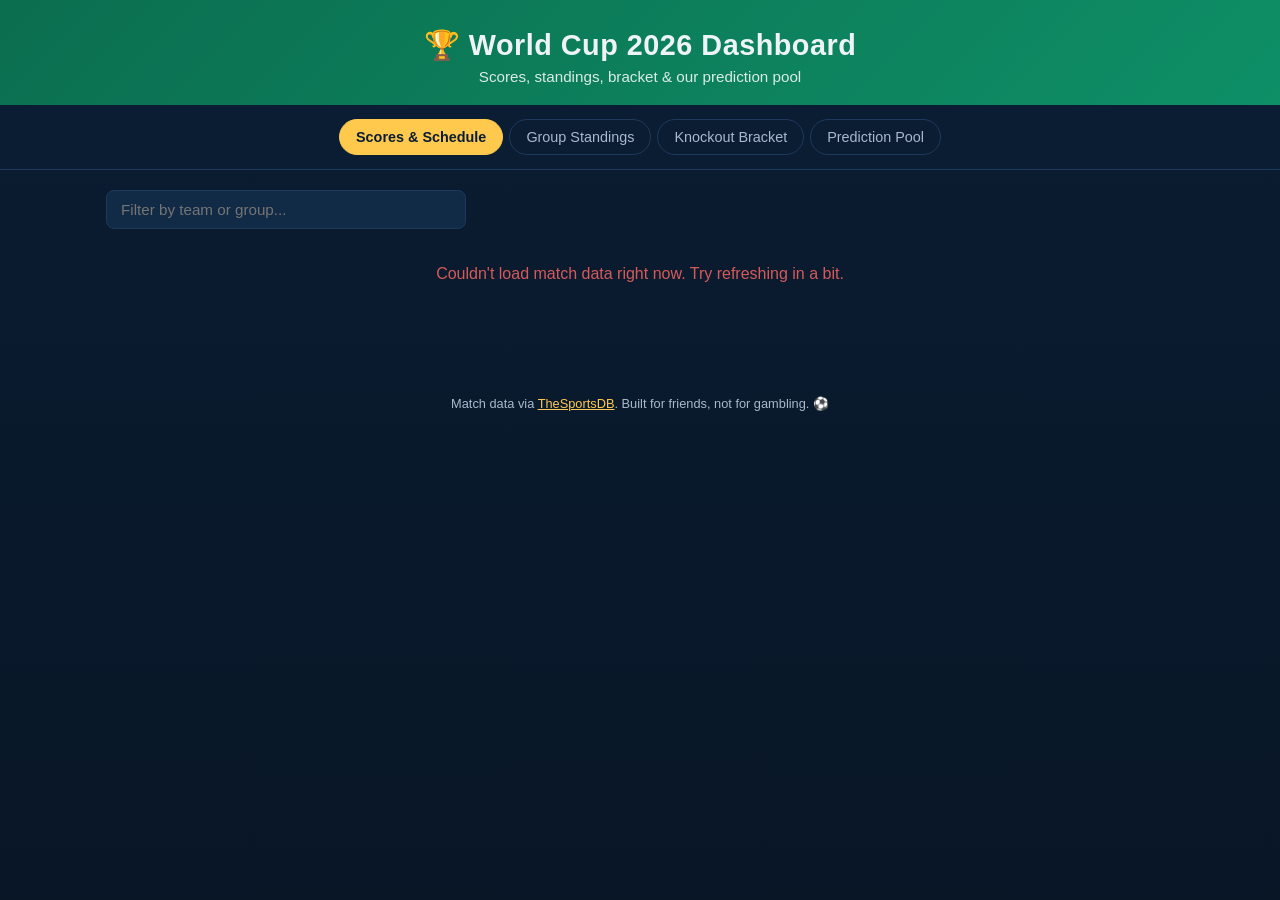
==== index.html @ 1b8660e2 "Add World Cup 2026 dashboard: scores, standings, bracket, prediction pool Static site for GitHub Pag" ====
<!DOCTYPE html>
<html lang="en">
<head>
<meta charset="UTF-8">
<meta name="viewport" content="width=device-width, initial-scale=1.0">
<title>World Cup 2026 Dashboard</title>
<link rel="stylesheet" href="css/styles.css">
</head>
<body>
<header class="site-header">
  <div class="header-inner">
    <h1>🏆 World Cup 2026 Dashboard</h1>
    <p class="subtitle">Scores, standings, bracket &amp; our prediction pool</p>
  </div>
</header>

<nav class="tabs">
  <button class="tab-btn active" data-tab="scores">Scores &amp; Schedule</button>
  <button class="tab-btn" data-tab="standings">Group Standings</button>
  <button class="tab-btn" data-tab="bracket">Knockout Bracket</button>
  <button class="tab-btn" data-tab="pool">Prediction Pool</button>
</nav>

<main>
  <section id="tab-scores" class="tab-panel active">
    <div class="panel-toolbar">
      <input type="text" id="scores-search" placeholder="Filter by team or group...">
    </div>
    <div id="scores-status" class="status-msg">Loading matches…</div>
    <div id="scores-list" class="card-grid"></div>
  </section>

  <section id="tab-standings" class="tab-panel">
    <div id="standings-status" class="status-msg">Loading standings…</div>
    <div id="standings-grid" class="standings-grid"></div>
  </section>

  <section id="tab-bracket" class="tab-panel">
    <div id="bracket-status" class="status-msg">Loading bracket…</div>
    <div id="bracket-board" class="bracket-board"></div>
  </section>

  <section id="tab-pool" class="tab-panel">
    <div class="pool-intro">
      <p>Pick a final score for each match before kickoff. <strong>3 points</strong> for an exact score, <strong>1 point</strong> for the correct winner/draw, 0 otherwise.</p>
      <div id="pool-mode-banner" class="banner hidden"></div>
      <label class="name-field">
        Your name:
        <input type="text" id="player-name" placeholder="e.g. Jordan">
      </label>
    </div>

    <h2 class="section-title">Leaderboard</h2>
    <div id="leaderboard" class="leaderboard"></div>

    <h2 class="section-title">Make your picks</h2>
    <div id="pool-status" class="status-msg">Loading matches…</div>
    <div id="predictions-list" class="card-grid"></div>
  </section>
</main>

<footer class="site-footer">
  <p>Match data via <a href="https://www.thesportsdb.com/" target="_blank" rel="noopener">TheSportsDB</a>. Built for friends, not for gambling. ⚽</p>
</footer>

<script type="module" src="js/app.js"></script>
</body>
</html>
---- css/styles.css ----
:root {
  --pitch-green: #0b6e4f;
  --pitch-green-light: #0e8f66;
  --navy: #0b1d33;
  --navy-light: #122943;
  --gold: #ffc94d;
  --text: #eef3f8;
  --text-dim: #a9b9cc;
  --card: #112a45;
  --card-border: #1d3a5c;
  --win: #2bb673;
  --draw: #c9b13a;
  --loss: #d65a5a;
}

* { box-sizing: border-box; }

body {
  margin: 0;
  font-family: -apple-system, BlinkMacSystemFont, "Segoe UI", Roboto, Helvetica, Arial, sans-serif;
  background: linear-gradient(180deg, var(--navy) 0%, #081626 100%);
  color: var(--text);
  min-height: 100vh;
}

.site-header {
  background: linear-gradient(135deg, var(--pitch-green) 0%, var(--pitch-green-light) 100%);
  padding: 28px 16px 20px;
  text-align: center;
  box-shadow: 0 4px 18px rgba(0,0,0,0.35);
}
.header-inner h1 { margin: 0; font-size: 1.8rem; letter-spacing: 0.5px; }
.subtitle { margin: 6px 0 0; color: rgba(255,255,255,0.85); font-size: 0.95rem; }

.tabs {
  display: flex;
  flex-wrap: wrap;
  gap: 6px;
  justify-content: center;
  padding: 14px 10px;
  position: sticky;
  top: 0;
  background: var(--navy);
  z-index: 10;
  border-bottom: 1px solid var(--card-border);
}
.tab-btn {
  background: transparent;
  border: 1px solid var(--card-border);
  color: var(--text-dim);
  padding: 9px 16px;
  border-radius: 999px;
  cursor: pointer;
  font-size: 0.9rem;
  transition: all 0.15s ease;
}
.tab-btn:hover { border-color: var(--gold); color: var(--text); }
.tab-btn.active { background: var(--gold); color: var(--navy); border-color: var(--gold); font-weight: 600; }

main { max-width: 1100px; margin: 0 auto; padding: 20px 16px 60px; }

.tab-panel { display: none; }
.tab-panel.active { display: block; animation: fadeIn 0.2s ease; }
@keyframes fadeIn { from { opacity: 0; } to { opacity: 1; } }

.panel-toolbar { margin-bottom: 16px; }
#scores-search {
  width: 100%;
  max-width: 360px;
  padding: 10px 14px;
  border-radius: 8px;
  border: 1px solid var(--card-border);
  background: var(--card);
  color: var(--text);
  font-size: 0.95rem;
}

.status-msg { color: var(--text-dim); padding: 20px 0; text-align: center; }
.status-msg.error { color: var(--loss); }
.status-msg.hidden { display: none; }

.card-grid {
  display: grid;
  grid-template-columns: repeat(auto-fill, minmax(280px, 1fr));
  gap: 14px;
}

.match-card {
  background: var(--card);
  border: 1px solid var(--card-border);
  border-radius: 12px;
  padding: 14px 16px;
}
.match-card .meta {
  display: flex;
  justify-content: space-between;
  font-size: 0.75rem;
  color: var(--text-dim);
  margin-bottom: 10px;
  text-transform: uppercase;
  letter-spacing: 0.04em;
}
.match-card .teams {
  display: flex;
  align-items: center;
  justify-content: space-between;
  gap: 8px;
}
.match-card .team {
  flex: 1;
  display: flex;
  align-items: center;
  gap: 8px;
  font-weight: 600;
  font-size: 0.95rem;
}
.match-card .team.away { justify-content: flex-end; text-align: right; }
.match-card .score {
  font-size: 1.3rem;
  font-weight: 700;
  color: var(--gold);
  min-width: 56px;
  text-align: center;
}
.flag { font-size: 1.3rem; }
.status-pill {
  font-size: 0.7rem;
  padding: 2px 8px;
  border-radius: 999px;
  background: var(--navy-light);
}
.status-pill.live { background: var(--loss); color: white; }
.status-pill.finished { background: var(--win); color: white; }

.standings-grid {
  display: grid;
  grid-template-columns: repeat(auto-fill, minmax(300px, 1fr));
  gap: 16px;
}
.group-table {
  background: var(--card);
  border: 1px solid var(--card-border);
  border-radius: 12px;
  padding: 12px 14px;
}
.group-table h3 { margin: 0 0 10px; font-size: 1rem; color: var(--gold); }
.group-table table { width: 100%; border-collapse: collapse; font-size: 0.85rem; }
.group-table th, .group-table td { padding: 5px 4px; text-align: center; }
.group-table th:first-child, .group-table td:first-child { text-align: left; }
.group-table thead th { color: var(--text-dim); font-weight: 500; border-bottom: 1px solid var(--card-border); }
.group-table tbody tr:nth-child(-n+2) td:first-child { color: var(--win); font-weight: 600; }

.bracket-board {
  display: flex;
  gap: 18px;
  overflow-x: auto;
  padding-bottom: 12px;
}
.bracket-round { min-width: 230px; display: flex; flex-direction: column; gap: 14px; }
.bracket-round h3 { font-size: 0.85rem; color: var(--gold); text-transform: uppercase; letter-spacing: 0.04em; margin: 0 0 4px; }
.bracket-match {
  background: var(--card);
  border: 1px solid var(--card-border);
  border-radius: 10px;
  padding: 10px 12px;
  font-size: 0.85rem;
}
.bracket-match .row { display: flex; justify-content: space-between; padding: 3px 0; }
.bracket-match .row.winner { color: var(--win); font-weight: 700; }

.section-title { font-size: 1.1rem; margin: 28px 0 12px; color: var(--gold); }
.pool-intro p { color: var(--text-dim); line-height: 1.5; }
.name-field { display: flex; flex-direction: column; gap: 6px; max-width: 280px; margin-top: 10px; font-size: 0.85rem; color: var(--text-dim); }
.name-field input {
  padding: 9px 12px;
  border-radius: 8px;
  border: 1px solid var(--card-border);
  background: var(--card);
  color: var(--text);
  font-size: 0.95rem;
}

.banner {
  background: var(--navy-light);
  border: 1px solid var(--gold);
  color: var(--gold);
  padding: 10px 14px;
  border-radius: 8px;
  font-size: 0.85rem;
  margin: 10px 0;
}
.banner.hidden { display: none; }

.leaderboard {
  background: var(--card);
  border: 1px solid var(--card-border);
  border-radius: 12px;
  overflow: hidden;
}
.leaderboard table { width: 100%; border-collapse: collapse; }
.leaderboard th, .leaderboard td { padding: 9px 14px; text-align: left; font-size: 0.9rem; }
.leaderboard thead th { background: var(--navy-light); color: var(--text-dim); font-weight: 500; }
.leaderboard tbody tr:nth-child(odd) { background: rgba(255,255,255,0.02); }
.leaderboard td.points { color: var(--gold); font-weight: 700; }
.leaderboard .empty { padding: 16px; color: var(--text-dim); text-align: center; }

.prediction-card .pick-row {
  display: flex;
  align-items: center;
  justify-content: center;
  gap: 10px;
  margin: 10px 0 12px;
}
.prediction-card input[type="number"] {
  width: 48px;
  padding: 8px 0;
  text-align: center;
  border-radius: 8px;
  border: 1px solid var(--card-border);
  background: var(--navy-light);
  color: var(--text);
  font-size: 1rem;
}
.prediction-card .save-btn {
  width: 100%;
  padding: 8px 0;
  border-radius: 8px;
  border: none;
  background: var(--pitch-green-light);
  color: white;
  font-weight: 600;
  cursor: pointer;
  font-size: 0.85rem;
}
.prediction-card .save-btn:hover { background: var(--pitch-green); }
.prediction-card .save-btn:disabled { background: var(--card-border); cursor: not-allowed; }
.prediction-card .pick-note { text-align: center; font-size: 0.75rem; color: var(--text-dim); min-height: 16px; }
.prediction-card .locked-note { text-align: center; font-size: 0.75rem; color: var(--loss); }

.site-footer {
  text-align: center;
  color: var(--text-dim);
  font-size: 0.8rem;
  padding: 20px;
}
.site-footer a { color: var(--gold); }
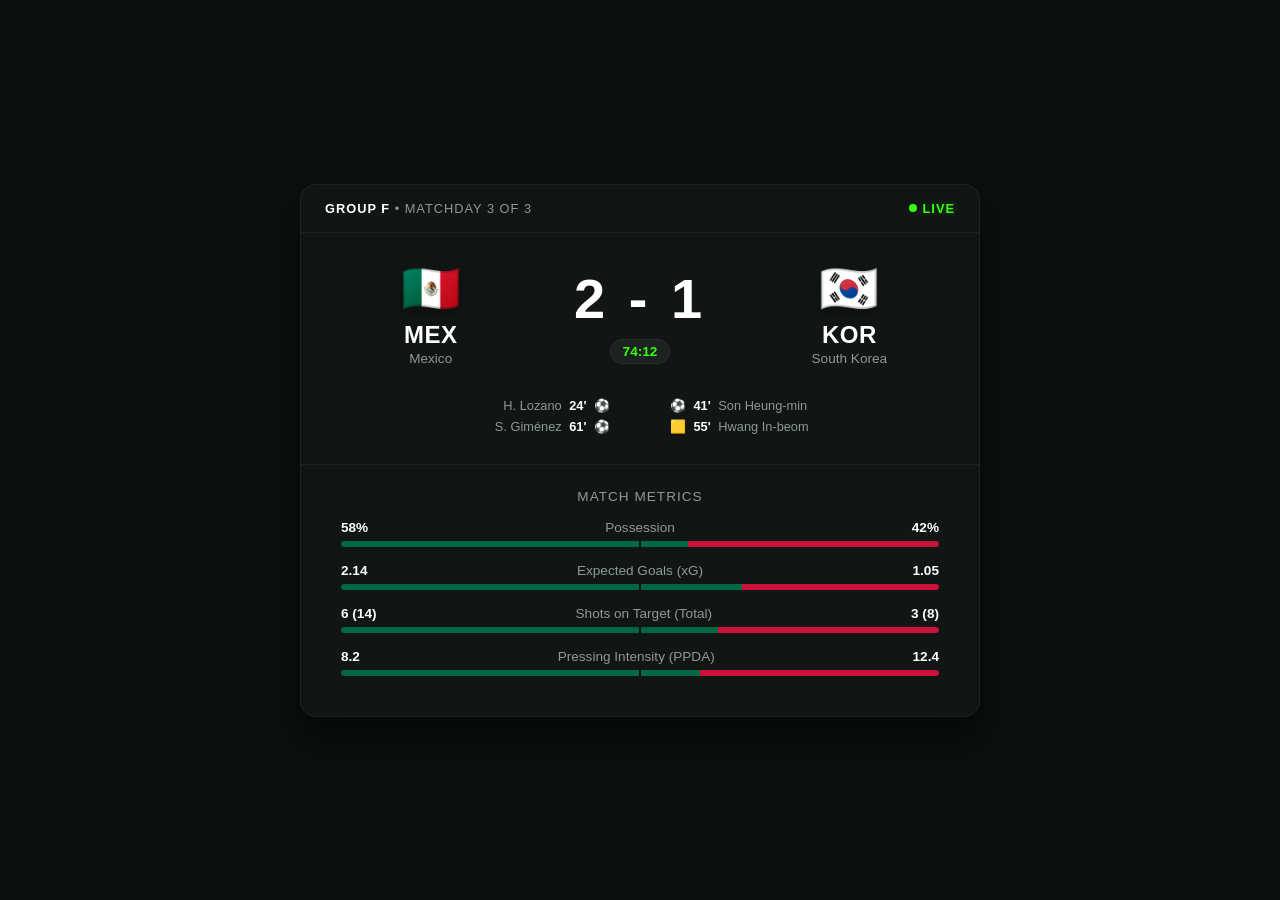
==== commit afff037b: "Add World Cup live dashboard page with refined mobile breakpoints" ====
--- a/index.html
+++ b/index.html
@@ -1,68 +1,447 @@
 <!DOCTYPE html>
 <html lang="en">
 <head>
-<meta charset="UTF-8">
-<meta name="viewport" content="width=device-width, initial-scale=1.0">
-<title>World Cup 2026 Dashboard</title>
-<link rel="stylesheet" href="css/styles.css">
+    <meta charset="UTF-8">
+    <meta name="viewport" content="width=device-width, initial-scale=1.0">
+    <title>World Cup Live Dashboard</title>
+    <style>
+        /* --- DESIGN SYSTEM TOKENS --- */
+        :root {
+            --bg-main: #0c0f0e;
+            --bg-card: rgba(20, 26, 24, 0.65);
+            --border-glass: rgba(255, 255, 255, 0.06);
+            --text-primary: #ffffff;
+            --text-secondary: #8e9a95;
+            --accent-neon: #39ff14;
+            --accent-neon-glow: rgba(57, 255, 20, 0.3);
+            --team-home: #006847; /* Mexico Green */
+            --team-away: #cd113b; /* South Korea Red */
+            --font-stack: -apple-system, BlinkMacSystemFont, "Segoe UI", Roboto, Helvetica, Arial, sans-serif;
+        }
+
+        * {
+            box-sizing: border-box;
+            margin: 0;
+            padding: 0;
+        }
+
+        body {
+            background-color: var(--bg-main);
+            color: var(--text-primary);
+            font-family: var(--font-stack);
+            display: flex;
+            justify-content: center;
+            align-items: center;
+            min-height: 100vh;
+            padding: 20px;
+        }
+
+        /* --- SCOREBOARD CONTAINER --- */
+        .scoreboard-card {
+            background: var(--bg-card);
+            backdrop-filter: blur(12px);
+            -webkit-backdrop-filter: blur(12px);
+            border: 1px solid var(--border-glass);
+            border-radius: 16px;
+            width: 100%;
+            max-width: 680px;
+            box-shadow: 0 20px 40px rgba(0, 0, 0, 0.5);
+            overflow: hidden;
+        }
+
+        /* --- HEADER BANNER --- */
+        .card-header {
+            display: flex;
+            justify-content: space-between;
+            align-items: center;
+            padding: 16px 24px;
+            border-bottom: 1px solid var(--border-glass);
+            font-size: 0.8rem;
+            text-transform: uppercase;
+            letter-spacing: 1px;
+            color: var(--text-secondary);
+        }
+
+        .stage-badge {
+            font-weight: 700;
+            color: var(--text-primary);
+        }
+
+        .live-indicator {
+            display: flex;
+            align-items: center;
+            gap: 6px;
+            color: var(--accent-neon);
+            font-weight: 700;
+            text-shadow: 0 0 8px var(--accent-neon-glow);
+        }
+
+        .live-dot {
+            width: 8px;
+            height: 8px;
+            background-color: var(--accent-neon);
+            border-radius: 50%;
+            animation: pulse 1.8s infinite alternate;
+        }
+
+        /* --- MATCH STATUS BLOCK --- */
+        .match-hero {
+            display: flex;
+            justify-content: space-between;
+            align-items: center;
+            padding: 32px 40px;
+        }
+
+        .team-box {
+            display: flex;
+            flex-direction: column;
+            align-items: center;
+            width: 30%;
+            text-align: center;
+        }
+
+        .flag {
+            font-size: 3rem;
+            line-height: 1;
+            margin-bottom: 8px;
+            filter: drop-shadow(0 4px 6px rgba(0,0,0,0.3));
+        }
+
+        .team-code {
+            font-size: 1.5rem;
+            font-weight: 800;
+            letter-spacing: 0.5px;
+        }
+
+        .team-name {
+            font-size: 0.85rem;
+            color: var(--text-secondary);
+            margin-top: 2px;
+        }
+
+        .score-center {
+            display: flex;
+            flex-direction: column;
+            align-items: center;
+            justify-content: center;
+            width: 40%;
+        }
+
+        .score-display {
+            font-size: 3.5rem;
+            font-weight: 900;
+            letter-spacing: 4px;
+            font-variant-numeric: tabular-nums;
+        }
+
+        .match-clock {
+            background: rgba(255, 255, 255, 0.05);
+            border: 1px solid var(--border-glass);
+            padding: 4px 12px;
+            border-radius: 20px;
+            font-size: 0.85rem;
+            font-weight: 700;
+            color: var(--accent-neon);
+            margin-top: 8px;
+        }
+
+        /* --- CHRONOLOGICAL TIMELINE --- */
+        .timeline-summary {
+            display: flex;
+            justify-content: space-between;
+            padding: 0 40px 24px 40px;
+            font-size: 0.8rem;
+            color: var(--text-secondary);
+            border-bottom: 1px solid var(--border-glass);
+        }
+
+        .events-list {
+            list-style: none;
+            width: 45%;
+        }
+
+        .events-home { text-align: right; }
+        .events-away { text-align: left; }
+
+        .event-item {
+            margin-bottom: 6px;
+        }
+        .event-minute {
+            color: var(--text-primary);
+            font-weight: 600;
+            margin: 0 4px;
+        }
+
+        /* --- DEEP DATA STATS MATRIX --- */
+        .stats-matrix {
+            padding: 24px 40px;
+        }
+
+        .matrix-title {
+            font-size: 0.85rem;
+            text-transform: uppercase;
+            letter-spacing: 1px;
+            color: var(--text-secondary);
+            margin-bottom: 16px;
+            text-align: center;
+        }
+
+        .stat-row {
+            margin-bottom: 16px;
+        }
+
+        .stat-labels {
+            display: flex;
+            justify-content: space-between;
+            font-size: 0.85rem;
+            margin-bottom: 6px;
+            font-weight: 600;
+        }
+
+        .stat-name {
+            color: var(--text-secondary);
+            font-weight: 500;
+        }
+
+        /* Center-Out Split Progress Track */
+        .stat-progress-bar {
+            height: 6px;
+            background: rgba(255, 255, 255, 0.08);
+            border-radius: 3px;
+            position: relative;
+            overflow: hidden;
+            display: flex;
+        }
+
+        .fill-home, .fill-away {
+            height: 100%;
+            transition: width 0.5s ease-out;
+        }
+
+        .fill-home {
+            background: var(--team-home);
+            margin-left: auto; /* Align to center-right side of home block */
+            border-radius: 3px 0 0 3px;
+        }
+
+        .fill-away {
+            background: var(--team-away);
+            border-radius: 0 3px 3px 0;
+        }
+
+        .split-divider {
+            width: 2px;
+            height: 100%;
+            background: var(--bg-main);
+            position: absolute;
+            left: 50%;
+            transform: translateX(-50%);
+            z-index: 2;
+        }
+
+        /* --- ANIMATIONS --- */
+        @keyframes pulse {
+            0% { opacity: 0.4; box-shadow: 0 0 0 rgba(57, 255, 20, 0); }
+            100% { opacity: 1; box-shadow: 0 0 12px var(--accent-neon-glow); }
+        }
+
+        /* --- RESPONSIVE ADJUSTMENTS --- */
+        @media (max-width: 500px) {
+            body {
+                padding: 10px;
+                align-items: flex-start;
+            }
+
+            .scoreboard-card {
+                max-width: 100%;
+                border-radius: 12px;
+            }
+
+            .card-header {
+                padding: 12px 16px;
+                font-size: 0.7rem;
+            }
+
+            .match-hero {
+                padding: 20px 16px;
+            }
+
+            .flag {
+                font-size: 2.2rem;
+                margin-bottom: 4px;
+            }
+
+            .team-code {
+                font-size: 1.1rem;
+            }
+
+            .team-name {
+                font-size: 0.7rem;
+            }
+
+            .score-display {
+                font-size: 2.4rem;
+                letter-spacing: 2px;
+            }
+
+            .match-clock {
+                font-size: 0.75rem;
+                padding: 3px 10px;
+            }
+
+            .timeline-summary {
+                padding: 0 16px 16px 16px;
+                font-size: 0.72rem;
+            }
+
+            .stats-matrix {
+                padding: 16px;
+            }
+
+            .matrix-title {
+                font-size: 0.75rem;
+                margin-bottom: 12px;
+            }
+
+            .stat-labels {
+                font-size: 0.75rem;
+            }
+
+            .stat-row {
+                margin-bottom: 14px;
+            }
+        }
+
+        @media (max-width: 360px) {
+            .team-box {
+                width: 28%;
+            }
+
+            .score-center {
+                width: 44%;
+            }
+
+            .flag {
+                font-size: 1.8rem;
+            }
+
+            .score-display {
+                font-size: 2rem;
+                letter-spacing: 1px;
+            }
+        }
+    </style>
 </head>
 <body>
-<header class="site-header">
-  <div class="header-inner">
-    <h1>🏆 World Cup 2026 Dashboard</h1>
-    <p class="subtitle">Scores, standings, bracket &amp; our prediction pool</p>
-  </div>
-</header>
-
-<nav class="tabs">
-  <button class="tab-btn active" data-tab="scores">Scores &amp; Schedule</button>
-  <button class="tab-btn" data-tab="standings">Group Standings</button>
-  <button class="tab-btn" data-tab="bracket">Knockout Bracket</button>
-  <button class="tab-btn" data-tab="pool">Prediction Pool</button>
-</nav>
-
-<main>
-  <section id="tab-scores" class="tab-panel active">
-    <div class="panel-toolbar">
-      <input type="text" id="scores-search" placeholder="Filter by team or group...">
+
+    <div class="scoreboard-card">
+        <!-- Header Section -->
+        <div class="card-header">
+            <div>
+                <span class="stage-badge">Group F</span> &bull; Matchday 3 of 3
+            </div>
+            <div class="live-indicator">
+                <div class="live-dot"></div>
+                <span>Live</span>
+            </div>
+        </div>
+
+        <!-- Scoreboard Face -->
+        <div class="match-hero">
+            <div class="team-box">
+                <div class="flag">🇲🇽</div>
+                <div class="team-code">MEX</div>
+                <div class="team-name">Mexico</div>
+            </div>
+
+            <div class="score-center">
+                <div class="score-display">2 - 1</div>
+                <div class="match-clock">74:12</div>
+            </div>
+
+            <div class="team-box">
+                <div class="flag">🇰🇷</div>
+                <div class="team-code">KOR</div>
+                <div class="team-name">South Korea</div>
+            </div>
+        </div>
+
+        <!-- Chronological Match Goals / Cards -->
+        <div class="timeline-summary">
+            <ul class="events-list events-home">
+                <li class="event-item">H. Lozano <span class="event-minute">24'</span> ⚽</li>
+                <li class="event-item">S. Giménez <span class="event-minute">61'</span> ⚽</li>
+            </ul>
+            <ul class="events-list events-away">
+                <li class="event-item">⚽ <span class="event-minute">41'</span> Son Heung-min</li>
+                <li class="event-item">🟨 <span class="event-minute">55'</span> Hwang In-beom</li>
+            </ul>
+        </div>
+
+        <!-- Advanced Analytics Matrix -->
+        <div class="stats-matrix">
+            <div class="matrix-title">Match Metrics</div>
+
+            <!-- Metric 1: Possession -->
+            <div class="stat-row">
+                <div class="stat-labels">
+                    <span class="val-home">58%</span>
+                    <span class="stat-name">Possession</span>
+                    <span class="val-away">42%</span>
+                </div>
+                <div class="stat-progress-bar">
+                    <div class="fill-home" style="width: 58%;"></div>
+                    <div class="split-divider"></div>
+                    <div class="fill-away" style="width: 42%;"></div>
+                </div>
+            </div>
+
+            <!-- Metric 2: Expected Goals (xG) -->
+            <div class="stat-row">
+                <div class="stat-labels">
+                    <span class="val-home">2.14</span>
+                    <span class="stat-name">Expected Goals (xG)</span>
+                    <span class="val-away">1.05</span>
+                </div>
+                <!-- Normalized progress bar calculated out of roughly total aggregate xG -->
+                <div class="stat-progress-bar">
+                    <div class="fill-home" style="width: 67%;"></div>
+                    <div class="split-divider"></div>
+                    <div class="fill-away" style="width: 33%;"></div>
+                </div>
+            </div>
+
+            <!-- Metric 3: Shots on Target -->
+            <div class="stat-row">
+                <div class="stat-labels">
+                    <span class="val-home">6 (14)</span>
+                    <span class="stat-name">Shots on Target (Total)</span>
+                    <span class="val-away">3 (8)</span>
+                </div>
+                <div class="stat-progress-bar">
+                    <div class="fill-home" style="width: 63%;"></div>
+                    <div class="split-divider"></div>
+                    <div class="fill-away" style="width: 37%;"></div>
+                </div>
+            </div>
+
+            <!-- Metric 4: PPDA -->
+            <div class="stat-row">
+                <div class="stat-labels">
+                    <span class="val-home">8.2</span>
+                    <span class="stat-name">Pressing Intensity (PPDA)</span>
+                    <span class="val-away">12.4</span>
+                </div>
+                <!-- Shorter/Lower PPDA means more intense press (Home team dominating the bar) -->
+                <div class="stat-progress-bar">
+                    <div class="fill-home" style="width: 60%;"></div>
+                    <div class="split-divider"></div>
+                    <div class="fill-away" style="width: 40%;"></div>
+                </div>
+            </div>
+
+        </div>
     </div>
-    <div id="scores-status" class="status-msg">Loading matches…</div>
-    <div id="scores-list" class="card-grid"></div>
-  </section>
-
-  <section id="tab-standings" class="tab-panel">
-    <div id="standings-status" class="status-msg">Loading standings…</div>
-    <div id="standings-grid" class="standings-grid"></div>
-  </section>
-
-  <section id="tab-bracket" class="tab-panel">
-    <div id="bracket-status" class="status-msg">Loading bracket…</div>
-    <div id="bracket-board" class="bracket-board"></div>
-  </section>
-
-  <section id="tab-pool" class="tab-panel">
-    <div class="pool-intro">
-      <p>Pick a final score for each match before kickoff. <strong>3 points</strong> for an exact score, <strong>1 point</strong> for the correct winner/draw, 0 otherwise.</p>
-      <div id="pool-mode-banner" class="banner hidden"></div>
-      <label class="name-field">
-        Your name:
-        <input type="text" id="player-name" placeholder="e.g. Jordan">
-      </label>
-    </div>
-
-    <h2 class="section-title">Leaderboard</h2>
-    <div id="leaderboard" class="leaderboard"></div>
-
-    <h2 class="section-title">Make your picks</h2>
-    <div id="pool-status" class="status-msg">Loading matches…</div>
-    <div id="predictions-list" class="card-grid"></div>
-  </section>
-</main>
-
-<footer class="site-footer">
-  <p>Match data via <a href="https://www.thesportsdb.com/" target="_blank" rel="noopener">TheSportsDB</a>. Built for friends, not for gambling. ⚽</p>
-</footer>
-
-<script type="module" src="js/app.js"></script>
+
 </body>
 </html>
